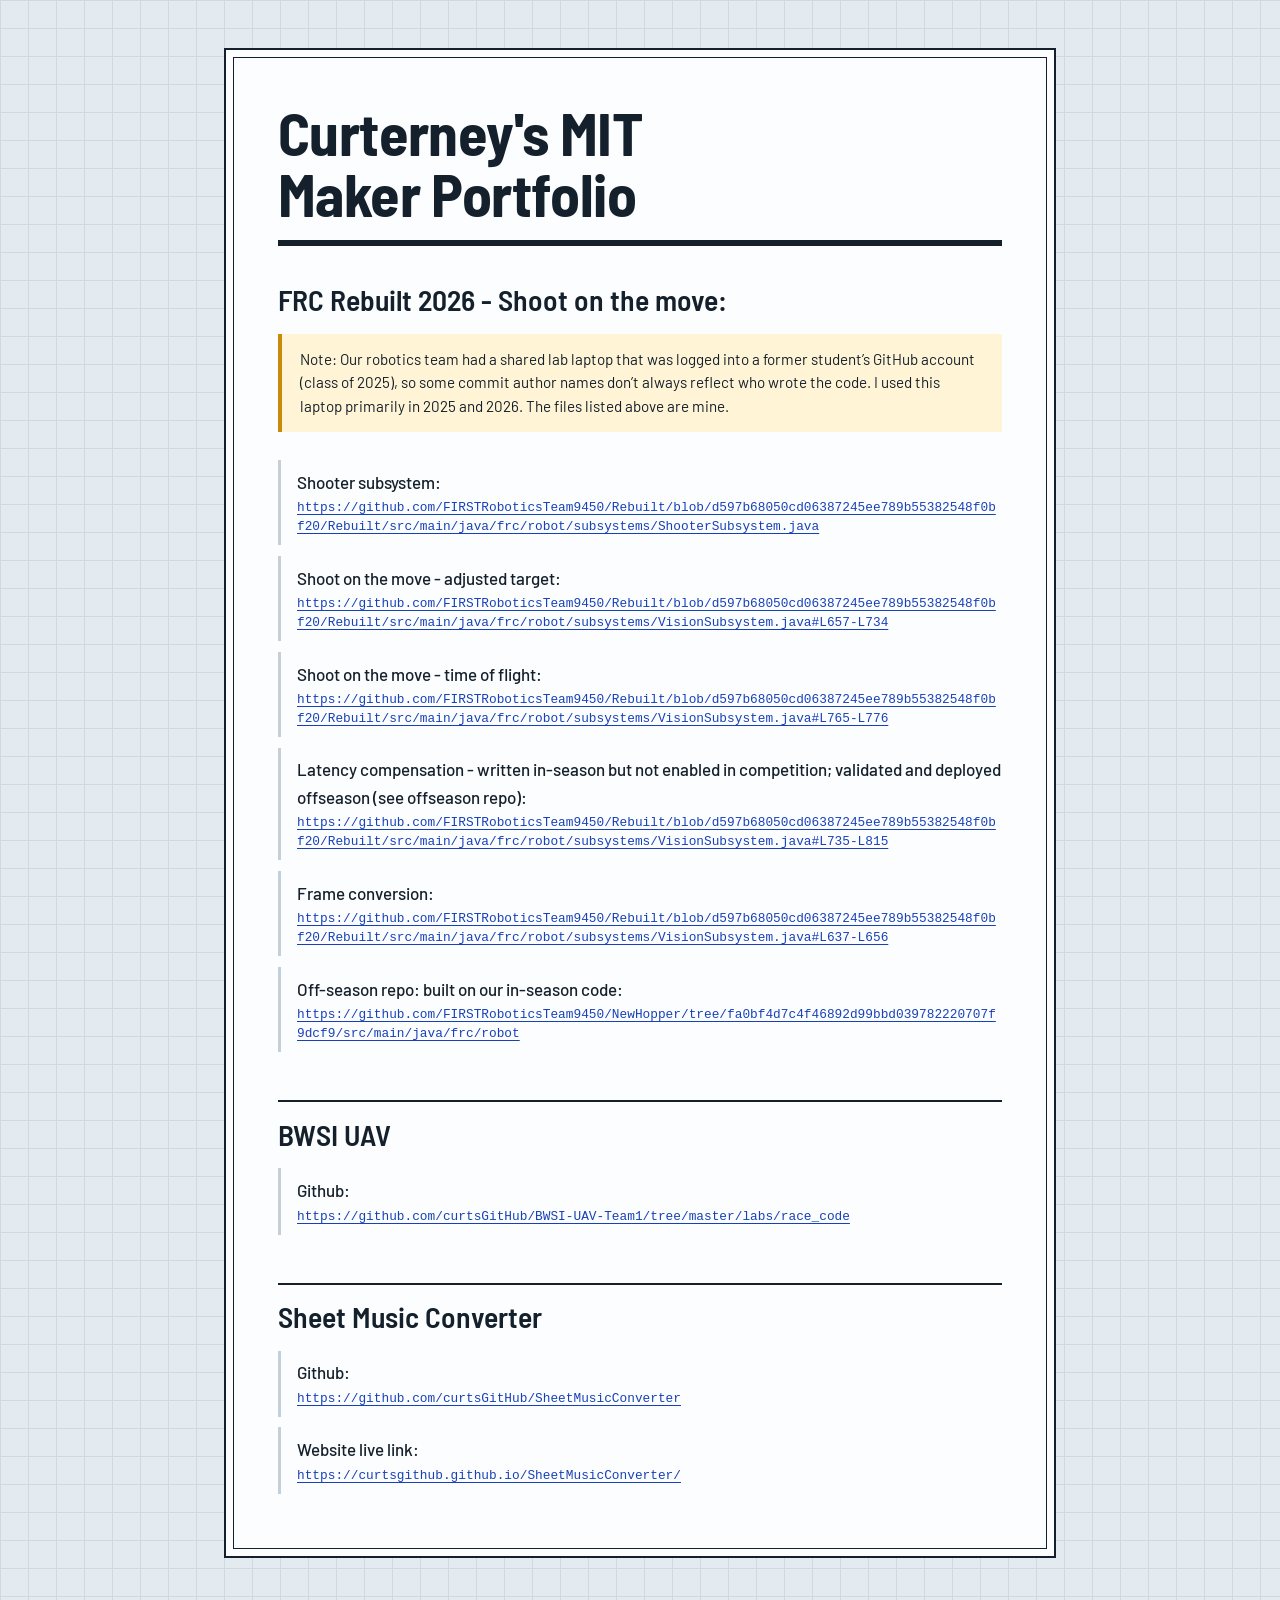
==== index.html @ 596200d4 "added css" ====
<!DOCTYPE html>
<head>
  <meta charset="utf-8">
  <meta name="viewport" content="width=device-width, initial-scale=1">
  <title>Curterney's MIT Maker Portfolio</title>
  <link rel="stylesheet" href="style.css">
</head>
<html lang="en">
    <body>
        <h1>Curterney's MIT Maker Portfolio</h1>
        <h2>FRC Rebuilt 2026 - Shoot on the move:</h2>
        <p>Note: Our robotics team had a shared lab laptop that was logged into a former student’s GitHub account (class of 2025), so some commit author names don’t always reflect who wrote the code. I used this laptop primarily in 2025 and 2026. The files listed above are mine.</p>
        <p>Shooter subsystem: <a href="https://github.com/FIRSTRoboticsTeam9450/Rebuilt/blob/d597b68050cd06387245ee789b55382548f0bf20/Rebuilt/src/main/java/frc/robot/subsystems/ShooterSubsystem.java">https://github.com/FIRSTRoboticsTeam9450/Rebuilt/blob/d597b68050cd06387245ee789b55382548f0bf20/Rebuilt/src/main/java/frc/robot/subsystems/ShooterSubsystem.java</a></p>
        <p>Shoot on the move - adjusted target: <a href="https://github.com/FIRSTRoboticsTeam9450/Rebuilt/blob/d597b68050cd06387245ee789b55382548f0bf20/Rebuilt/src/main/java/frc/robot/subsystems/VisionSubsystem.java#L657-L734">https://github.com/FIRSTRoboticsTeam9450/Rebuilt/blob/d597b68050cd06387245ee789b55382548f0bf20/Rebuilt/src/main/java/frc/robot/subsystems/VisionSubsystem.java#L657-L734</a></p>
        <p>Shoot on the move - time of flight: <a href="https://github.com/FIRSTRoboticsTeam9450/Rebuilt/blob/d597b68050cd06387245ee789b55382548f0bf20/Rebuilt/src/main/java/frc/robot/subsystems/VisionSubsystem.java#L765-L776">https://github.com/FIRSTRoboticsTeam9450/Rebuilt/blob/d597b68050cd06387245ee789b55382548f0bf20/Rebuilt/src/main/java/frc/robot/subsystems/VisionSubsystem.java#L765-L776</a></p>
        <p>Latency compensation - written in-season but not enabled in competition; validated and deployed offseason (see offseason repo): <a href="https://github.com/FIRSTRoboticsTeam9450/Rebuilt/blob/d597b68050cd06387245ee789b55382548f0bf20/Rebuilt/src/main/java/frc/robot/subsystems/VisionSubsystem.java#L735-L815">https://github.com/FIRSTRoboticsTeam9450/Rebuilt/blob/d597b68050cd06387245ee789b55382548f0bf20/Rebuilt/src/main/java/frc/robot/subsystems/VisionSubsystem.java#L735-L815</a></p>
        <p>Frame conversion: <a href="https://github.com/FIRSTRoboticsTeam9450/Rebuilt/blob/d597b68050cd06387245ee789b55382548f0bf20/Rebuilt/src/main/java/frc/robot/subsystems/VisionSubsystem.java#L637-L656">https://github.com/FIRSTRoboticsTeam9450/Rebuilt/blob/d597b68050cd06387245ee789b55382548f0bf20/Rebuilt/src/main/java/frc/robot/subsystems/VisionSubsystem.java#L637-L656</a></p>
        <p>Off-season repo: built on our in-season code: <a href="https://github.com/FIRSTRoboticsTeam9450/NewHopper/tree/fa0bf4d7c4f46892d99bbd039782220707f9dcf9/src/main/java/frc/robot">https://github.com/FIRSTRoboticsTeam9450/NewHopper/tree/fa0bf4d7c4f46892d99bbd039782220707f9dcf9/src/main/java/frc/robot</a></p>
        <h2>BWSI UAV</h2>
        <p>Github: <a href="https://github.com/curtsGitHub/BWSI-UAV-Team1/tree/master/labs/race_code">https://github.com/curtsGitHub/BWSI-UAV-Team1/tree/master/labs/race_code
</a></p>

        <h2>Sheet Music Converter</h2>
        <p>Github: <a href="https://github.com/curtsGitHub/SheetMusicConverter">https://github.com/curtsGitHub/SheetMusicConverter</a></p>
        <p>Website live link: <a href="https://curtsgithub.github.io/SheetMusicConverter/">https://curtsgithub.github.io/SheetMusicConverter/</a></p>
    </body>

    
</html>
---- style.css ----
@import url("https://fonts.googleapis.com/css2?family=Barlow:wght@400;500&family=Barlow+Semi+Condensed:wght@600;700&display=swap");

/*
  Design idea: the page is a drawing sheet laid on a graph-paper desk.
  Headings are set in a DIN-style condensed face (Barlow Semi Condensed),
  the sheet gets a double-line border, and each link sits in a labelled
  row. Works with the HTML as-is: element selectors only, no classes.
  If the Google Fonts import is blocked, the fallback stacks take over.
*/

:root {
  --desk: #e3eaf0;
  --desk-grid: #cfd9e2;
  --paper: #fcfdfe;
  --ink: #14202b;
  --rule-soft: #c3cfd9;
  --link: #1741b8;
  --note-bg: #fff4d6;
  --note-edge: #c98a0b;

  --font-heading: "Barlow Semi Condensed", "Arial Narrow", "Helvetica Neue", sans-serif;
  --font-body: "Barlow", system-ui, -apple-system, "Segoe UI", Roboto, sans-serif;
  --font-mono: ui-monospace, "SF Mono", "Cascadia Code", Menlo, Consolas, monospace;
}

*,
*::before,
*::after {
  box-sizing: border-box;
}

/* The desk: graph paper behind the sheet */
html {
  background-color: var(--desk);
  background-image:
    linear-gradient(var(--desk-grid) 1px, transparent 1px),
    linear-gradient(90deg, var(--desk-grid) 1px, transparent 1px);
  background-size: 28px 28px;
  -webkit-text-size-adjust: 100%;
}

/* The sheet */
body {
  max-width: 52rem;
  margin: clamp(1rem, 4vw, 3rem) auto;
  padding: clamp(1.5rem, 5vw, 3.25rem);
  background: var(--paper);
  border: 2px solid var(--ink);
  outline: 1px solid var(--ink);
  outline-offset: -10px;
  color: var(--ink);
  font-family: var(--font-body);
  font-size: 1.0625rem;
  line-height: 1.6;
}

/* Title block */
h1 {
  margin: 0 0 2.25rem;
  padding-bottom: 1rem;
  border-bottom: 6px solid var(--ink);
  font-family: var(--font-heading);
  font-size: clamp(2.25rem, 7vw, 3.75rem);
  font-weight: 700;
  line-height: 1.02;
  letter-spacing: -0.01em;
  text-wrap: balance;
}

/* Project headings: a rule above each one separates the projects */
h2 {
  margin: 3rem 0 1.1rem;
  padding-top: 0.9rem;
  border-top: 2px solid var(--ink);
  font-family: var(--font-heading);
  font-size: clamp(1.45rem, 3.5vw, 1.85rem);
  font-weight: 600;
  line-height: 1.15;
  text-wrap: balance;
}

/* The first project already sits under the title rule */
h1 + h2 {
  margin-top: 0;
  padding-top: 0;
  border-top: 0;
}

p {
  margin: 0 0 1rem;
}

/* The authorship note under the first heading (the only paragraph without a link) */
h2:first-of-type + p {
  margin-bottom: 1.75rem;
  padding: 0.85rem 1.1rem;
  background: var(--note-bg);
  border-left: 4px solid var(--note-edge);
  font-size: 0.95rem;
  line-height: 1.55;
}

/* Link rows: label on top, URL underneath */
p:has(> a) {
  display: flex;
  flex-direction: column;
  gap: 0.15rem;
  margin: 0 0 0.65rem;
  padding: 0.55rem 0 0.55rem 1rem;
  border-left: 3px solid var(--rule-soft);
  font-weight: 500;
}

p:has(> a):focus-within {
  border-left-color: var(--link);
}

a {
  color: var(--link);
  font-family: var(--font-mono);
  font-size: 0.8rem;
  font-weight: 400;
  line-height: 1.5;
  overflow-wrap: anywhere;
  text-decoration: underline;
  text-decoration-thickness: 1px;
  text-underline-offset: 3px;
}

a:hover {
  text-decoration-thickness: 2px;
}

a:focus-visible {
  outline: 3px solid var(--link);
  outline-offset: 2px;
  border-radius: 2px;
}

/* Small screens: tighten the frame */
@media (max-width: 30rem) {
  body {
    outline-offset: -6px;
  }

  p:has(> a) {
    padding-left: 0.75rem;
  }
}

/* Printing or saving as PDF: drop the desk, keep the sheet clean */
@media print {
  html {
    background: none;
  }

  body {
    max-width: none;
    margin: 0;
    padding: 0;
    border: 0;
    outline: 0;
  }

  h2 {
    break-after: avoid;
  }

  p:has(> a) {
    break-inside: avoid;
  }
}
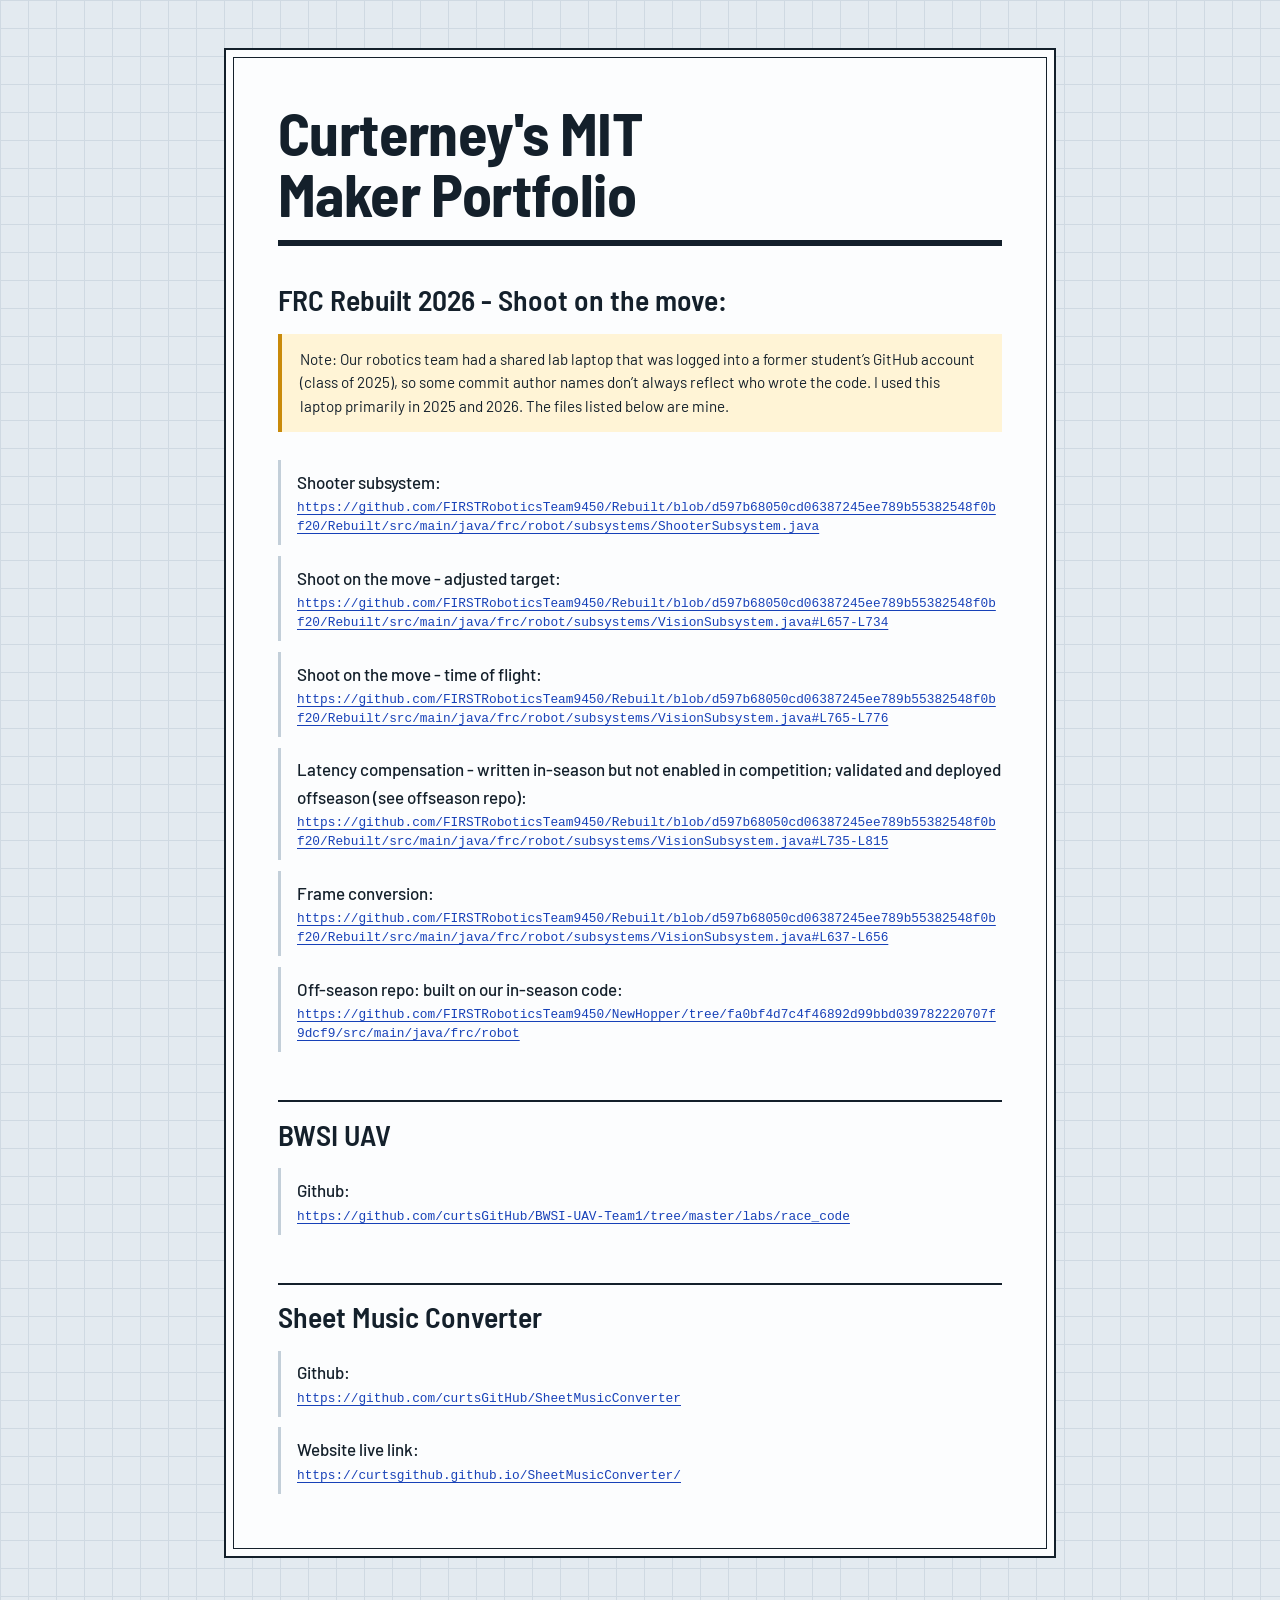
==== commit 13f96a83: "Corrected typo" ====
--- a/index.html
+++ b/index.html
@@ -9,7 +9,7 @@
     <body>
         <h1>Curterney's MIT Maker Portfolio</h1>
         <h2>FRC Rebuilt 2026 - Shoot on the move:</h2>
-        <p>Note: Our robotics team had a shared lab laptop that was logged into a former student’s GitHub account (class of 2025), so some commit author names don’t always reflect who wrote the code. I used this laptop primarily in 2025 and 2026. The files listed above are mine.</p>
+        <p>Note: Our robotics team had a shared lab laptop that was logged into a former student’s GitHub account (class of 2025), so some commit author names don’t always reflect who wrote the code. I used this laptop primarily in 2025 and 2026. The files listed below are mine.</p>
         <p>Shooter subsystem: <a href="https://github.com/FIRSTRoboticsTeam9450/Rebuilt/blob/d597b68050cd06387245ee789b55382548f0bf20/Rebuilt/src/main/java/frc/robot/subsystems/ShooterSubsystem.java">https://github.com/FIRSTRoboticsTeam9450/Rebuilt/blob/d597b68050cd06387245ee789b55382548f0bf20/Rebuilt/src/main/java/frc/robot/subsystems/ShooterSubsystem.java</a></p>
         <p>Shoot on the move - adjusted target: <a href="https://github.com/FIRSTRoboticsTeam9450/Rebuilt/blob/d597b68050cd06387245ee789b55382548f0bf20/Rebuilt/src/main/java/frc/robot/subsystems/VisionSubsystem.java#L657-L734">https://github.com/FIRSTRoboticsTeam9450/Rebuilt/blob/d597b68050cd06387245ee789b55382548f0bf20/Rebuilt/src/main/java/frc/robot/subsystems/VisionSubsystem.java#L657-L734</a></p>
         <p>Shoot on the move - time of flight: <a href="https://github.com/FIRSTRoboticsTeam9450/Rebuilt/blob/d597b68050cd06387245ee789b55382548f0bf20/Rebuilt/src/main/java/frc/robot/subsystems/VisionSubsystem.java#L765-L776">https://github.com/FIRSTRoboticsTeam9450/Rebuilt/blob/d597b68050cd06387245ee789b55382548f0bf20/Rebuilt/src/main/java/frc/robot/subsystems/VisionSubsystem.java#L765-L776</a></p>
